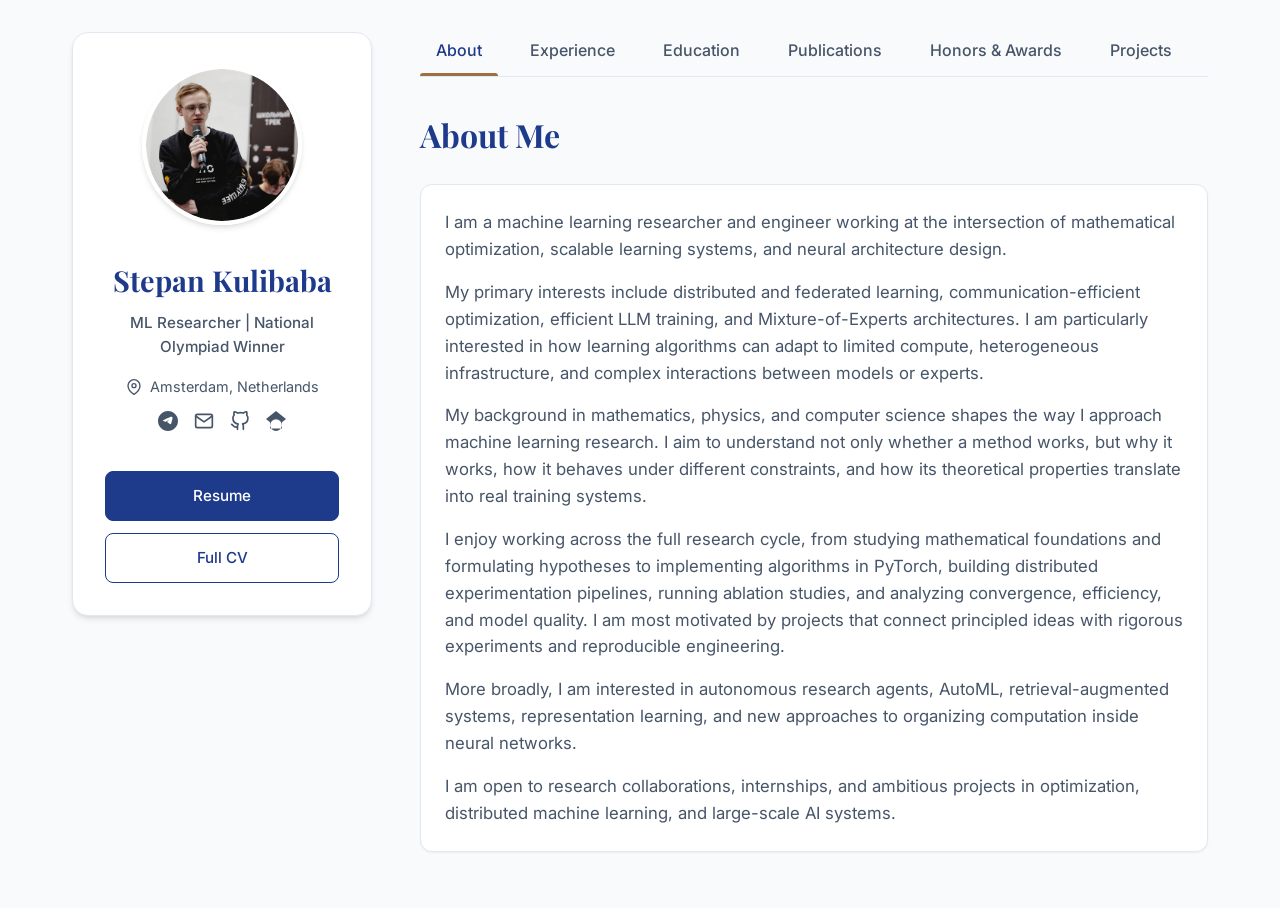
==== docs/index.html @ f441c119 "fix: inline locations, top toast, gh link" ====
<!DOCTYPE html>
<html lang="en">
<head>
    <meta charset="UTF-8">
    <meta name="viewport" content="width=device-width, initial-scale=1.0">
    <title>Stepan Kulibaba - Machine Learning Researcher & Engineer</title>
    <meta name="description" content="Portfolio of Stepan Kulibaba, Machine Learning Researcher and Engineer working at the intersection of mathematical optimization, scalable learning systems, and neural architecture design.">
    <meta name="keywords" content="Stepan Kulibaba, Machine Learning, AI Researcher, Deep Learning, Innopolis University, MIPT, Sirius, LLMs, Optimization">
    <meta name="author" content="Stepan Kulibaba">
    <link rel="canonical" href="https://stepankulibaba.com/">
    
    <!-- Open Graph / Social Media Meta Tags -->
    <meta property="og:title" content="Stepan Kulibaba - Machine Learning Researcher">
    <meta property="og:description" content="Portfolio of Stepan Kulibaba, ML Researcher focusing on distributed learning, communication-efficient optimization, and Mixture-of-Experts architectures.">
    <meta property="og:url" content="https://stepankulibaba.com/">
    <meta property="og:type" content="website">
    <meta property="og:image" content="https://stepankulibaba.com/assets/images/profile.png">
    
    <link rel="preconnect" href="https://fonts.googleapis.com">
    <link rel="preconnect" href="https://fonts.gstatic.com" crossorigin>
    <link href="https://fonts.googleapis.com/css2?family=Inter:wght@300;400;500;600;700&family=Playfair+Display:ital,wght@0,600;0,700;1,600&display=swap" rel="stylesheet">
    <link rel="stylesheet" href="styles.css?v=2">
</head>
<body>
    <div class="layout">
        <!-- Sidebar Profile Section -->
        <aside class="sidebar">
            <div class="profile-container">
                <img src="assets/images/profile.png" alt="Stepan Kulibaba" class="profile-img">
                <h1 class="name">Stepan Kulibaba</h1>
                <p class="headline">ML Researcher | National Olympiad Winner</p>
                <div class="location">
                    <svg width="16" height="16" viewBox="0 0 24 24" fill="none" stroke="currentColor" stroke-width="2" stroke-linecap="round" stroke-linejoin="round"><path d="M21 10c0 7-9 13-9 13s-9-6-9-13a9 9 0 0 1 18 0z"></path><circle cx="12" cy="10" r="3"></circle></svg>
                    Amsterdam, Netherlands
                </div>
                
                <div class="social-links">
                    <a href="https://t.me/stepankulibaba" target="_blank" title="Telegram">
                        <svg width="20" height="20" viewBox="0 0 24 24" fill="currentColor"><path d="M12 0C5.373 0 0 5.373 0 12s5.373 12 12 12 12-5.373 12-12S18.627 0 12 0zm5.562 8.161c-.18.717-1.127 4.707-1.602 6.559-.202.787-.49 1.057-.768 1.082-.647.058-1.14-.424-1.768-.829-.982-.633-1.536-1.02-2.489-1.637-.168-.109-.138-.17-.043-.27 1.037-1.09 1.956-2.072 2.656-2.822.08-.086.155-.262-.12-.075-1.052.716-3.13 2.103-3.926 2.645-.296.202-.676.24-1.033.109-.59-.217-1.543-.538-2.29-.787-.616-.205-.595-.444-.24-.654 3.125-1.895 5.56-2.825 8.084-3.87 1.135-.47 1.777-.597 2.155-.588.243.006.59.043.765.2.148.134.195.346.166.536z"/></svg>
                    </a>
                    <a href="mailto:kulibabast@gmail.com" title="Email">
                        <svg width="20" height="20" viewBox="0 0 24 24" fill="none" stroke="currentColor" stroke-width="2" stroke-linecap="round" stroke-linejoin="round"><path d="M4 4h16c1.1 0 2 .9 2 2v12c0 1.1-.9 2-2 2H4c-1.1 0-2-.9-2-2V6c0-1.1.9-2 2-2z"></path><polyline points="22,6 12,13 2,6"></polyline></svg>
                    </a>
                    <a href="https://github.com/stepankulibaba" target="_blank" title="GitHub">
                        <svg width="20" height="20" viewBox="0 0 24 24" fill="none" stroke="currentColor" stroke-width="2" stroke-linecap="round" stroke-linejoin="round"><path d="M9 19c-5 1.5-5-2.5-7-3m14 6v-3.87a3.37 3.37 0 0 0-.94-2.61c3.14-.35 6.44-1.54 6.44-7A5.44 5.44 0 0 0 20 4.77 5.07 5.07 0 0 0 19.91 1S18.73.65 16 2.48a13.38 13.38 0 0 0-7 0C6.27.65 5.09 1 5.09 1A5.07 5.07 0 0 0 5 4.77a5.44 5.44 0 0 0-1.5 3.78c0 5.42 3.3 6.61 6.44 7A3.37 3.37 0 0 0 9 18.13V22"></path></svg>
                    </a>
                    <a href="https://scholar.google.com/citations?user=k-zS0BgAAAAJ" target="_blank" title="Google Scholar">
                        <svg width="20" height="20" viewBox="0 0 24 24" fill="currentColor"><path d="M12 24a7 7 0 1 1 0-14 7 7 0 0 1 0 14zm0-24L0 9.5l4.838 3.911V21h14.324v-7.589L24 9.5 12 0z"/></svg>
                    </a>
                </div>

                <div class="action-buttons">
                    <a href="assets/Resume_Stepan_Kulibaba.pdf" target="_blank" class="btn btn-primary">Resume</a>
                    <a href="#" onclick="showToast('I haven\'t added my full CV yet, but will add it soon!'); return false;" class="btn btn-outline">Full CV</a>
                </div>
            </div>
        </aside>

        <!-- Main Content Area -->
        <main class="content">
            <!-- Navigation Tabs -->
            <nav class="tabs">
                <button class="tab-btn active" data-target="about">About</button>
                <button class="tab-btn" data-target="experience">Experience</button>
                <button class="tab-btn" data-target="education">Education</button>
                <button class="tab-btn" data-target="publications">Publications</button>
                <button class="tab-btn" data-target="awards">Honors & Awards</button>
                <button class="tab-btn" data-target="projects">Projects</button>
            </nav>

            <div class="tab-content-container">
                
                <!-- About Section -->
                <section id="about" class="tab-content active fade-in">
                    <h2>About Me</h2>
                    <div class="card about-card">
                        <p>I am a machine learning researcher and engineer working at the intersection of mathematical optimization, scalable learning systems, and neural architecture design.</p>
                        <p>My primary interests include distributed and federated learning, communication-efficient optimization, efficient LLM training, and Mixture-of-Experts architectures. I am particularly interested in how learning algorithms can adapt to limited compute, heterogeneous infrastructure, and complex interactions between models or experts.</p>
                        <p>My background in mathematics, physics, and computer science shapes the way I approach machine learning research. I aim to understand not only whether a method works, but why it works, how it behaves under different constraints, and how its theoretical properties translate into real training systems.</p>
                        <p>I enjoy working across the full research cycle, from studying mathematical foundations and formulating hypotheses to implementing algorithms in PyTorch, building distributed experimentation pipelines, running ablation studies, and analyzing convergence, efficiency, and model quality. I am most motivated by projects that connect principled ideas with rigorous experiments and reproducible engineering.</p>
                        <p>More broadly, I am interested in autonomous research agents, AutoML, retrieval-augmented systems, representation learning, and new approaches to organizing computation inside neural networks.</p>
                        <p>I am open to research collaborations, internships, and ambitious projects in optimization, distributed machine learning, and large-scale AI systems.</p>
                    </div>
                </section>

                <!-- Experience Section -->
                <section id="experience" class="tab-content fade-in">
                    <h2>Experience</h2>
                    
                    <div class="timeline">
                        <div class="timeline-item">
                            <div class="timeline-dot"></div>
                            <div class="card experience-card">
                                <h3>AI Researcher</h3>
                                <div class="company">Innopolis University</div>
                                <div class="date">Aug 2025 - Present &bull; Part-time &bull; Innopolis, Tatarstan, Russia (Remote)</div>
                                <div class="skills">Skills: Multi-agent Systems, Deep Learning, Machine Learning</div>
                            </div>
                        </div>

                        <div class="timeline-item">
                            <div class="timeline-dot"></div>
                            <div class="card experience-card">
                                <h3>Machine Learning Research Intern</h3>
                                <div class="company">Moscow Institute of Physics and Technology (MIPT)</div>
                                <div class="date">Jun 2025 - Oct 2025 &bull; 5 mos &bull; Sirius University of Science and Technology, Sochi (On-site)</div>
                                <p>Core researcher and developer in a joint MIPT research group studying communication-efficient distributed training of large language models.</p>
                            </div>
                        </div>

                        <div class="timeline-item">
                            <div class="timeline-dot"></div>
                            <div class="card experience-card">
                                <h3>Machine Learning Research Intern</h3>
                                <div class="company">Educational Scientific Center Sirius</div>
                                <div class="date">Jul 2024 - Oct 2024 &bull; 4 mos &bull; Sochi, Russia (On-site)</div>
                                <p>Selected for the competitive Sirius "Big Challenges" research program in Big Data, AI, Financial Technologies, and Machine Learning.</p>
                            </div>
                        </div>

                        <div class="timeline-item">
                            <div class="timeline-dot"></div>
                            <div class="card experience-card">
                                <h3>Machine Learning Engineer</h3>
                                <div class="company">MEDSI Group of Companies</div>
                                <div class="date">Jul 2023 - Aug 2023 &bull; 2 mos &bull; Sochi, Russia (On-site)</div>
                                <p>Our team developed "Virtual Therapist" in collaboration with MEDSI — an AI-powered patient-routing service designed to analyze patient-reported symptoms and medical history and recommend the most suitable specialist.</p>
                            </div>
                        </div>
                    </div>
                </section>

                <!-- Education Section -->
                <section id="education" class="tab-content fade-in">
                    <h2>Education</h2>
                    <div class="timeline">
                        <div class="timeline-item">
                            <div class="timeline-dot"></div>
                            <div class="card education-card">
                                <h3>Sirius University of Science and Technology</h3>
                                <div class="degree">Integrated Specialist Program, Design, Development and Management of Complex Information Systems</div>
                                <div class="date">Sep 2024 - Jun 2026</div>
                                <div class="grade">Grade: 5.0/5.0</div>
                                <p>Activities and societies: Active participant in university-organized hackathons, including the Young Scientists Hackathon 2025; team-based software development, rapid prototyping, and applied problem-solving.</p>
                            </div>
                        </div>
                        <div class="timeline-item">
                            <div class="timeline-dot"></div>
                            <div class="card education-card">
                                <h3>Kapitsa Phystech-Lyceum</h3>
                                <div class="degree">Certificate of Basic General Education (Grade 9), Natural Sciences and Mathematics (STEM)</div>
                                <div class="date">Sep 2022 - Jul 2024</div>
                                <div class="grade">Grade: 5.0/5.0</div>
                                <p>Activities and societies: Member of advanced Olympiad preparation groups in Mathematics, Physics and Computer Science; participant in intensive training camps; member of a Young Physicists' Tournament team.</p>
                                <p>Russia's No. 1 school for graduate competitiveness and for technical, natural sciences, and exact sciences according to the 2024 RAEX rankings.</p>
                            </div>
                        </div>
                    </div>
                </section>

                <!-- Publications Section -->
                <section id="publications" class="tab-content fade-in">
                    <h2>Publications</h2>
                    <div class="grid-layout">
                        <div class="card pub-card">
                            <h3>SDG-MoE: Signed Debate Graph Mixture-of-Experts</h3>
                            <div class="meta">Arxiv &bull; May 12, 2026</div>
                            <p>SDG-MoE explores a new direction for Mixture-of-Experts architectures inspired by social deliberation. Instead of processing routed tokens independently, active experts form a learned signed interaction graph through which they exchange representations before producing output.</p>
                            <a href="https://arxiv.org/abs/2605.08322" target="_blank" class="link-btn">Show Publication ↗</a>
                        </div>
                        
                        <div class="card pub-card">
                            <h3>KompeteAI: Accelerated Autonomous Multi-Agent System for End-to-End Pipeline Generation</h3>
                            <div class="meta">Arxiv / OpenReview &bull; Aug 2025</div>
                            <p>An accelerated autonomous multi-agent system for end-to-end pipeline generation for machine learning problems.</p>
                            <div class="links-row">
                                <a href="https://arxiv.org/abs/2508.10177" target="_blank" class="link-btn">ArXiv ↗</a>
                                <a href="https://openreview.net/forum?id=44pUhNb083" target="_blank" class="link-btn">OpenReview ↗</a>
                            </div>
                        </div>

                        <div class="card pub-card">
                            <h3>AdLoCo: Adaptive batching significantly improves communications efficiency</h3>
                            <div class="meta">ICOMP &bull; Aug 25, 2025</div>
                            <p>Efficient distributed training of large language models is often limited not by computation itself, but by the cost of communication and synchronization between workers. AdLoCo addresses this challenge through an adaptive batching mechanism.</p>
                            <a href="https://arxiv.org/abs/2508.18182" target="_blank" class="link-btn">Show Publication ↗</a>
                        </div>
                        
                        <div class="card pub-card">
                            <h3>Exploring Applications of State Space Models in Sequential Recommendations</h3>
                            <div class="meta">Arxiv &bull; Aug 2024</div>
                            <p>Exploring applications of State Space Models and Advanced Training Techniques in Sequential Recommendations.</p>
                            <a href="https://arxiv.org/abs/2408.05606" target="_blank" class="link-btn">Show Publication ↗</a>
                        </div>
                    </div>
                </section>

                <!-- Honors & Awards Section -->
                <section id="awards" class="tab-content fade-in">
                    <h2>Honors & Awards</h2>
                    
                    <div class="filter-container">
                        <button class="filter-btn active" data-filter="all">All</button>
                        <button class="filter-btn" data-filter="ai">AI & Projects</button>
                        <button class="filter-btn" data-filter="math">Math, Physics & Algorithms</button>
                    </div>

                    <div class="award-category" data-category="ai">
                        <h3 class="category-title">Artificial Intelligence & Project Competitions</h3>
                        
                        <div class="card award-card">
                            <div class="award-header">
                                <div class="award-icon">🏆</div>
                                <div class="award-info">
                                    <h4>Grand Prize Winner & People's Choice Award, International Big Challenges 2026</h4>
                                    <div class="meta">Issued by Sirius Educational Center &bull; May 2026</div>
                                </div>
                            </div>
                            <p>Named Grand Prize Winner and received the People's Choice Award at the 2026 International Big Challenges Competition, a selective science and technology contest where young researchers present complete author-led projects before academic and industry experts.</p>
                            <p>The project proposed SDG-MoE, a new Mixture-of-Experts architecture inspired by social deliberation. Active experts interacted through learned support and critique graphs, allowing them to exchange information and refine their representations before producing a collective output.</p>
                            <div class="media-container">
                                <img src="assets/images/diplomas/Big_Challenges_2026.png" class="diploma-thumb" alt="Winner Diploma, International Big Challenges 2026" onclick="openModal(this.src, 'Winner Diploma, International Big Challenges 2026')">
                            </div>
                        </div>

                        <div class="card award-card">
                            <div class="award-header">
                                <div class="award-icon">🥇</div>
                                <div class="award-info">
                                    <h4>National Prize Winner in Artificial Intelligence, All-Russian Olympiad in Informatics</h4>
                                    <div class="meta">Issued by Ministry of Education of the Russian Federation &bull; Mar 2026</div>
                                </div>
                            </div>
                            <p>Earned national prize-winner status in the final stage of the All-Russian Olympiad in Informatics, ranking 19th overall among 245 finalists in the Artificial Intelligence track.</p>
                            <p>The final consisted of two intensive five-hour rounds. The theoretical round assessed mathematical foundations of AI (probability, statistics, linear algebra, calculus, optimization). The practical round focused on data analysis and machine learning, requiring participants to develop, train, evaluate, and improve models under strict time constraints.</p>
                            <div class="media-container">
                                <img src="assets/images/diplomas/VSOSH_AI_2026.jpg" class="diploma-thumb" alt="Award Ceremony at the All-Russian School Olympiad in Artificial Intelligence" onclick="openModal(this.src, 'Award Ceremony at the All-Russian School Olympiad in Artificial Intelligence')">
                            </div>
                        </div>

                        <div class="card award-card">
                            <div class="award-header">
                                <div class="award-icon">🥇</div>
                                <div class="award-info">
                                    <h4>National Winner, DANO Data Analysis Olympiad — 16th Overall</h4>
                                    <div class="meta">Issued by Higher School of Economics &bull; Dec 2025</div>
                                </div>
                            </div>
                            <p>Received a First-Degree Diploma and ranked 16th overall in the national final of DANO, one of Russia's leading high-school competitions in statistics, data analysis, and applied data science.</p>
                            <p>The competition evaluates technical modeling skills, research design, hypothesis formulation, statistical validation, visualization, and practical relevance.</p>
                            <div class="media-container" style="display: flex; gap: 10px;">
                                <img src="assets/images/diplomas/dano_photo_2025.jpg" class="diploma-thumb" style="flex:1; width:100%; object-fit: cover;" alt="DANO 2025 - Award Ceremony" onclick="openModal(this.src, 'DANO 2025 - Award Ceremony')">
                                <img src="assets/images/diplomas/award_dano_24.jpg" class="diploma-thumb" style="flex:1; width:100%; object-fit: cover;" alt="DANO First-Degree Diploma" onclick="openModal(this.src, 'DANO First-Degree Diploma')">
                            </div>
                        </div>

                        <div class="card award-card">
                            <div class="award-header">
                                <div class="award-icon">🥈</div>
                                <div class="award-info">
                                    <h4>International Second-Place Winner, Young Scientists Hackathon 2025</h4>
                                    <div class="meta">Issued by Sirius University of Science and Technology &bull; Nov 2025</div>
                                </div>
                            </div>
                            <p>Placed 2nd at the Young Scientists Hackathon 2025, an international product-focused competition. Within a 27-hour coding window, our team developed "Academic Profile: A Scientist's Digital Footprint," an intelligent platform for automating the collection, systematization, analysis, and visualization of scientific publication data.</p>
                            <div class="media-container">
                                <img src="assets/images/diplomas/Hackathon_2025.jpg" class="diploma-thumb" alt="Presenting Academic Profile to the Expert Jury" onclick="openModal(this.src, 'Presenting Academic Profile to the Expert Jury')">
                            </div>
                        </div>

                        <div class="card award-card">
                            <div class="award-header">
                                <div class="award-icon">🥈</div>
                                <div class="award-info">
                                    <h4>International Silver Award, Fizmat AI Olympiad 2025</h4>
                                    <div class="meta">Issued by Fizmat AI Olympiad &bull; Oct 2025</div>
                                </div>
                            </div>
                            <p>Placed 2nd overall as part of a three-person team. Solved five end-to-end machine learning problems under strict time constraints, covering audio processing, recommender systems, CV, and retrieval-based QA with LLMs.</p>
                            <div class="media-container">
                                <img src="assets/images/diplomas/FAIO_2025.jpg" class="diploma-thumb" alt="FAIO 2025 Finalists and Award Winners" onclick="openModal(this.src, 'FAIO 2025 Finalists and Award Winners')">
                            </div>
                        </div>

                        <div class="card award-card">
                            <div class="award-header">
                                <div class="award-icon">🏆</div>
                                <div class="award-info">
                                    <h4>Grand Prize Winner & People's Choice Award, Big Challenges 2025</h4>
                                    <div class="meta">Issued by Sirius Educational Center &bull; May 2025</div>
                                </div>
                            </div>
                            <p>Named Grand Prize Winner. The project developed an autonomous multi-agent AutoML system designed to help researchers construct complete machine learning pipelines through tree-guided exploration and automated debugging.</p>
                            <div class="media-container">
                                <img src="assets/images/diplomas/Big_Challenges_2025.png" class="diploma-thumb" alt="Winner Diploma, Big Challenges 2025" onclick="openModal(this.src, 'Winner Diploma, Big Challenges 2025')">
                            </div>
                        </div>

                        <div class="card award-card">
                            <div class="award-header">
                                <div class="award-icon">🥇</div>
                                <div class="award-info">
                                    <h4>National Winner & 1st Place (Grade 10), DANO Data Analysis Olympiad</h4>
                                    <div class="meta">Issued by Higher School of Economics &bull; Dec 2024</div>
                                </div>
                            </div>
                            <p>Earned a First-Degree Diploma and achieved the highest overall result among Grade 10 participants, placing 9th in the national final ranking. In the team-based project round, our team placed 1st overall.</p>
                            <div class="media-container">
                                <img src="assets/images/diplomas/team_dano_24.jpg" class="diploma-thumb" alt="1st Place Team Recognition at DANO" onclick="openModal(this.src, '1st Place Team Recognition at DANO')">
                            </div>
                        </div>

                        <div class="card award-card">
                            <div class="award-header">
                                <div class="award-icon">🥇</div>
                                <div class="award-info">
                                    <h4>First-Place Winner, Big Challenges 2024</h4>
                                    <div class="meta">Issued by Sirius Educational Center &bull; May 2024</div>
                                </div>
                            </div>
                            <p>Won with SolveMath, an AI-assisted platform for generating detailed and interpretable solutions to mathematical problems, combining LLM reasoning with a dedicated MathTools service.</p>
                            <div class="media-container">
                                <img src="assets/images/diplomas/Big_Challenges_2024.png" class="diploma-thumb" alt="Winner Diploma, Big Challenges 2024" onclick="openModal(this.src, 'Winner Diploma, Big Challenges 2024')">
                            </div>
                        </div>
                    </div>

                    <div class="award-category" data-category="math">
                        <h3 class="category-title">Mathematics, Physics & Algorithms (Olympiads)</h3>
                        
                        <div class="card award-card">
                            <div class="award-header">
                                <div class="award-icon">🥈</div>
                                <div class="award-info">
                                    <h4>Second-Degree Prize Winner, Moscow School Olympiad in Physics</h4>
                                    <div class="meta">Issued by Moscow Dept of Education & Lomonosov MSU &bull; Feb 2026</div>
                                </div>
                            </div>
                            <p>Earned a Second-Degree Diploma in the final stage of the Moscow School Olympiad in Physics, a Level I Olympiad requiring rigorous mathematical modeling and application of fundamental principles.</p>
                            <div class="media-container">
                                <img src="assets/images/diplomas/Moscow_Physics_2026.png" class="diploma-thumb" alt="Second-Degree Diploma, Moscow School Olympiad in Physics" onclick="openModal(this.src, 'Second-Degree Diploma, Moscow School Olympiad in Physics')">
                            </div>
                        </div>
                        
                        <div class="card award-card">
                            <div class="award-header">
                                <div class="award-icon">🥇</div>
                                <div class="award-info">
                                    <h4>Winner, All-Siberian Open Physics Olympiad</h4>
                                    <div class="meta">Issued by Novosibirsk State University &bull; Mar 2025</div>
                                </div>
                            </div>
                            <p>Earned winner status in the final stage of the All-Siberian Open Physics Olympiad, recognized as a Level II competition reflecting strong national academic standing.</p>
                            <div class="media-container">
                                <img src="assets/images/diplomas/Siberian_Physics_2025.png" class="diploma-thumb" alt="Official Winner Diploma, All-Siberian Open Physics Olympiad" onclick="openModal(this.src, 'Official Winner Diploma, All-Siberian Open Physics Olympiad')">
                            </div>
                        </div>

                        <div class="card award-card">
                            <div class="award-header">
                                <div class="award-icon">🏅</div>
                                <div class="award-info">
                                    <h4>Team Prize Winner, RuCode 2024 Algorithmic Programming Championship</h4>
                                    <div class="meta">Issued by RuCode & MIPT &bull; Oct 2024</div>
                                </div>
                            </div>
                            <p>Earned team prize-winner status in the final of the RuCode 2024 Algorithmic Programming Championship. The competition required rapid algorithm selection, rigorous reasoning, and efficient implementation under time constraints.</p>
                            <div class="media-container">
                                <img src="assets/images/diplomas/RuCode_2024.jpg" class="diploma-thumb" alt="Prize-Winner Diploma, RuCode 2024 Algorithmic Programming Final" onclick="openModal(this.src, 'Prize-Winner Diploma, RuCode 2024 Algorithmic Programming Final')">
                            </div>
                        </div>
                    </div>
                </section>

                <!-- Projects Section -->
                <section id="projects" class="tab-content fade-in">
                    <h2>Selected Projects</h2>
                    <p class="section-desc">Showcase of software engineering and machine learning projects.</p>
                    
                    <div class="placeholder-notice">
                        <p>I am currently organizing my portfolio. Detailed descriptions of my projects will be added here soon!</p>
                    </div>
                </section>

            </div>
        </main>
    </div>

    <!-- Image Modal for Media -->
    <div id="imageModal" class="modal">
        <span class="close-modal">&times;</span>
        <img class="modal-content" id="expandedImg">
        <div id="caption"></div>
    </div>

    <!-- Toast Notification -->
    <div id="toast" class="toast">Message</div>

    <script src="script.js"></script>
</body>
</html>
---- docs/styles.css ----
:root {
    --primary-color: #1e3a8a; /* Deep Blue */
    --accent-color: #9c6f44; /* Academic Gold/Brown */
    --text-primary: #1e293b;
    --text-secondary: #475569;
    --bg-color: #f8fafc;
    --surface-color: #ffffff;
    --border-color: #e2e8f0;
    --shadow-sm: 0 1px 2px 0 rgba(0, 0, 0, 0.05);
    --shadow-md: 0 4px 6px -1px rgba(0, 0, 0, 0.1), 0 2px 4px -1px rgba(0, 0, 0, 0.06);
    --shadow-lg: 0 10px 15px -3px rgba(0, 0, 0, 0.1), 0 4px 6px -2px rgba(0, 0, 0, 0.05);
    
    --font-sans: 'Inter', sans-serif;
    --font-serif: 'Playfair Display', serif;
}

* {
    box-sizing: border-box;
    margin: 0;
    padding: 0;
}

body {
    font-family: var(--font-sans);
    background-color: var(--bg-color);
    color: var(--text-primary);
    line-height: 1.6;
}

h1, h2, h3, h4 {
    font-family: var(--font-serif);
    color: var(--primary-color);
    margin-bottom: 0.5rem;
}

/* Layout */
.layout {
    display: flex;
    max-width: 1200px;
    margin: 0 auto;
    padding: 2rem;
    gap: 3rem;
    min-height: 100vh;
}

/* Sidebar */
.sidebar {
    flex: 0 0 300px;
    position: sticky;
    top: 2rem;
    height: fit-content;
}

.profile-container {
    background-color: var(--surface-color);
    border-radius: 16px;
    padding: 2rem;
    text-align: center;
    box-shadow: var(--shadow-md);
    border: 1px solid var(--border-color);
}

.profile-img {
    width: 160px;
    height: 160px;
    border-radius: 50%;
    object-fit: cover;
    border: 4px solid var(--surface-color);
    box-shadow: var(--shadow-md);
    margin-bottom: 1.5rem;
}

.name {
    font-size: 1.8rem;
    margin-bottom: 0.5rem;
}

.headline {
    color: var(--text-secondary);
    font-size: 0.95rem;
    font-weight: 500;
    margin-bottom: 1rem;
}

.location {
    display: flex;
    align-items: center;
    justify-content: center;
    gap: 0.5rem;
    color: var(--text-secondary);
    font-size: 0.85rem;
    margin-bottom: 1.5rem;
}

.social-links {
    display: flex;
    justify-content: center;
    gap: 1rem;
    margin-bottom: 2rem;
}

.social-links a {
    color: var(--text-secondary);
    transition: color 0.2s, transform 0.2s;
}

.social-links a:hover {
    color: var(--primary-color);
    transform: translateY(-2px);
}

.action-buttons {
    display: flex;
    flex-direction: column;
    gap: 0.75rem;
}

.btn {
    display: inline-block;
    padding: 0.75rem 1.5rem;
    border-radius: 8px;
    text-decoration: none;
    font-weight: 500;
    font-size: 0.95rem;
    transition: all 0.2s;
    cursor: pointer;
}

.btn-primary {
    background-color: var(--primary-color);
    color: white;
    border: 1px solid var(--primary-color);
}

.btn-primary:hover {
    background-color: #152c69;
    box-shadow: var(--shadow-md);
}

.btn-outline {
    background-color: transparent;
    color: var(--primary-color);
    border: 1px solid var(--primary-color);
}

.btn-outline:hover {
    background-color: #f0f4f8;
}

/* Main Content */
.content {
    flex: 1;
    min-width: 0;
}

/* Tabs */
.tabs {
    display: flex;
    gap: 1rem;
    margin-bottom: 2rem;
    border-bottom: 1px solid var(--border-color);
    overflow-x: auto;
    padding-bottom: 0.5rem;
}

.tab-btn {
    background: none;
    border: none;
    font-family: var(--font-sans);
    font-size: 1rem;
    font-weight: 500;
    color: var(--text-secondary);
    cursor: pointer;
    padding: 0.5rem 1rem;
    position: relative;
    transition: color 0.2s;
    white-space: nowrap;
}

.tab-btn:hover {
    color: var(--primary-color);
}

.tab-btn.active {
    color: var(--primary-color);
}

.tab-btn.active::after {
    content: '';
    position: absolute;
    bottom: -0.5rem;
    left: 0;
    width: 100%;
    height: 3px;
    background-color: var(--accent-color);
    border-radius: 3px 3px 0 0;
}

/* Tab Content */
.tab-content {
    display: none;
}

.tab-content.active {
    display: block;
}

.fade-in {
    animation: fadeIn 0.4s ease-in-out;
}

@keyframes fadeIn {
    from { opacity: 0; transform: translateY(10px); }
    to { opacity: 1; transform: translateY(0); }
}

section h2 {
    font-size: 2rem;
    margin-bottom: 1.5rem;
    color: var(--primary-color);
}

.section-desc {
    color: var(--text-secondary);
    margin-bottom: 2rem;
}

/* Cards General */
.card {
    background-color: var(--surface-color);
    border-radius: 12px;
    padding: 1.5rem;
    box-shadow: var(--shadow-sm);
    border: 1px solid var(--border-color);
    margin-bottom: 1.5rem;
    transition: transform 0.2s, box-shadow 0.2s;
}

.card:hover {
    transform: translateY(-2px);
    box-shadow: var(--shadow-md);
}

.about-card p {
    margin-bottom: 1rem;
    color: var(--text-secondary);
    font-size: 1.05rem;
}
.about-card p:last-child {
    margin-bottom: 0;
}

/* Timeline (Experience & Education) */
.timeline {
    position: relative;
    padding-left: 2rem;
}

.timeline::before {
    content: '';
    position: absolute;
    top: 0;
    left: 7px;
    width: 2px;
    height: 100%;
    background-color: var(--border-color);
}

.timeline-item {
    position: relative;
    margin-bottom: 2rem;
}

.timeline-dot {
    position: absolute;
    left: -2rem;
    top: 1.5rem;
    width: 16px;
    height: 16px;
    border-radius: 50%;
    background-color: var(--surface-color);
    border: 3px solid var(--accent-color);
}

.experience-card h3, .education-card h3 {
    margin-bottom: 0.2rem;
    font-family: var(--font-sans);
    font-weight: 600;
}

.company, .degree {
    font-weight: 500;
    color: var(--text-primary);
    margin-bottom: 0.3rem;
}

.date, .location, .grade {
    color: var(--text-secondary);
    font-size: 0.9rem;
    margin-bottom: 0.8rem;
}

.experience-card p, .education-card p {
    color: var(--text-secondary);
    font-size: 0.95rem;
}

.skills {
    margin-top: 1rem;
    font-size: 0.9rem;
    font-weight: 500;
    color: var(--primary-color);
}

/* Grid Layout (Publications & Projects) */
.grid-layout {
    display: grid;
    grid-template-columns: repeat(auto-fill, minmax(300px, 1fr));
    gap: 1.5rem;
}

.pub-card, .project-card {
    display: flex;
    flex-direction: column;
}

.pub-card h3, .project-card h3 {
    font-family: var(--font-sans);
    font-size: 1.1rem;
    margin-bottom: 0.5rem;
}

.meta {
    color: var(--text-secondary);
    font-size: 0.85rem;
    margin-bottom: 1rem;
    font-weight: 500;
}

.pub-card p, .project-card p {
    color: var(--text-secondary);
    font-size: 0.95rem;
    flex-grow: 1;
    margin-bottom: 1.5rem;
}

.tech-stack {
    display: flex;
    flex-wrap: wrap;
    gap: 0.5rem;
    margin-bottom: 1rem;
}

.tech-stack span {
    background-color: #f1f5f9;
    color: var(--primary-color);
    padding: 0.2rem 0.6rem;
    border-radius: 4px;
    font-size: 0.8rem;
    font-weight: 500;
}

.links-row {
    display: flex;
    gap: 1rem;
}

.link-btn {
    text-decoration: none;
    color: var(--accent-color);
    font-weight: 500;
    font-size: 0.9rem;
    transition: color 0.2s;
}

.link-btn:hover {
    color: #7b5531;
    text-decoration: underline;
}

/* Awards */
.award-category {
    margin-bottom: 3rem;
}

.category-title {
    font-family: var(--font-sans);
    font-size: 1.2rem;
    color: var(--text-secondary);
    border-bottom: 2px solid var(--border-color);
    padding-bottom: 0.5rem;
    margin-bottom: 1.5rem;
}

.award-card {
    padding: 1.5rem;
}

.award-header {
    display: flex;
    gap: 1rem;
    align-items: flex-start;
    margin-bottom: 1rem;
}

.award-icon {
    font-size: 2rem;
    line-height: 1;
}

.award-info h4 {
    font-family: var(--font-sans);
    font-size: 1.1rem;
    margin-bottom: 0.2rem;
}

.media-container {
    margin-top: 1.5rem;
}

.media-placeholder {
    width: 100%;
    height: 120px;
    background-color: #f1f5f9;
    border: 2px dashed #cbd5e1;
    border-radius: 8px;
    display: flex;
    align-items: center;
    justify-content: center;
    color: var(--text-secondary);
    font-size: 0.9rem;
    cursor: pointer;
    transition: background-color 0.2s, color 0.2s;
}

.media-placeholder:hover {
    background-color: #e2e8f0;
    color: var(--primary-color);
}

/* Modal */
.modal {
    display: none;
    position: fixed;
    z-index: 1000;
    padding-top: 50px;
    left: 0;
    top: 0;
    width: 100%;
    height: 100%;
    overflow: auto;
    background-color: rgba(0,0,0,0.8);
    backdrop-filter: blur(5px);
}

.modal-content {
    margin: auto;
    display: block;
    max-width: 90%;
    max-height: 80vh;
    object-fit: contain;
    border-radius: 8px;
}

.close-modal {
    position: absolute;
    top: 15px;
    right: 35px;
    color: #f1f1f1;
    font-size: 40px;
    font-weight: bold;
    transition: 0.3s;
    cursor: pointer;
}

.close-modal:hover,
.close-modal:focus {
    color: #bbb;
    text-decoration: none;
    cursor: pointer;
}

/* Responsive */
@media (max-width: 900px) {
    .layout {
        flex-direction: column;
        padding: 1rem;
    }
    
    .sidebar {
        position: static;
        flex: auto;
    }
    
    .profile-container {
        padding: 1.5rem;
    }
}

/* Filtering & Placeholders */
.filter-container {
    display: flex;
    gap: 10px;
    margin-bottom: 20px;
    flex-wrap: wrap;
}
.filter-btn {
    padding: 8px 16px;
    border: 1px solid var(--border-color);
    background: transparent;
    border-radius: 20px;
    cursor: pointer;
    font-size: 0.9rem;
    color: var(--text-secondary);
    transition: all 0.2s ease;
}
.filter-btn:hover {
    background: var(--bg-color);
}
.filter-btn.active {
    background: var(--primary-color);
    color: #fff;
    border-color: var(--primary-color);
}

.placeholder-notice {
    background: #f8f9fa;
    border: 1px dashed #ced4da;
    border-radius: 8px;
    padding: 30px;
    text-align: center;
    color: #6c757d;
    margin-top: 20px;
}

/* Toast Notification */
.toast {
    visibility: hidden;
    min-width: 250px;
    background-color: #333;
    color: #fff;
    text-align: center;
    border-radius: 8px;
    padding: 16px;
    position: fixed;
    z-index: 10000;
    left: 50%;
    top: 30px;
    transform: translateX(-50%);
    font-size: 15px;
    box-shadow: 0 4px 12px rgba(0,0,0,0.15);
    opacity: 0;
    transition: opacity 0.3s, top 0.3s;
}

.toast.show {
    visibility: visible;
    opacity: 1;
    top: 50px;
}

/* Diploma Thumbnails */
.diploma-thumb {
    height: 120px;
    width: auto;
    border-radius: 8px;
    object-fit: contain;
    cursor: pointer;
    border: 1px solid var(--border-color);
    box-shadow: var(--shadow-sm);
    transition: transform 0.2s, box-shadow 0.2s;
    background-color: #fff;
    padding: 5px;
}
.diploma-thumb:hover {
    transform: translateY(-2px);
    box-shadow: var(--shadow-md);
}
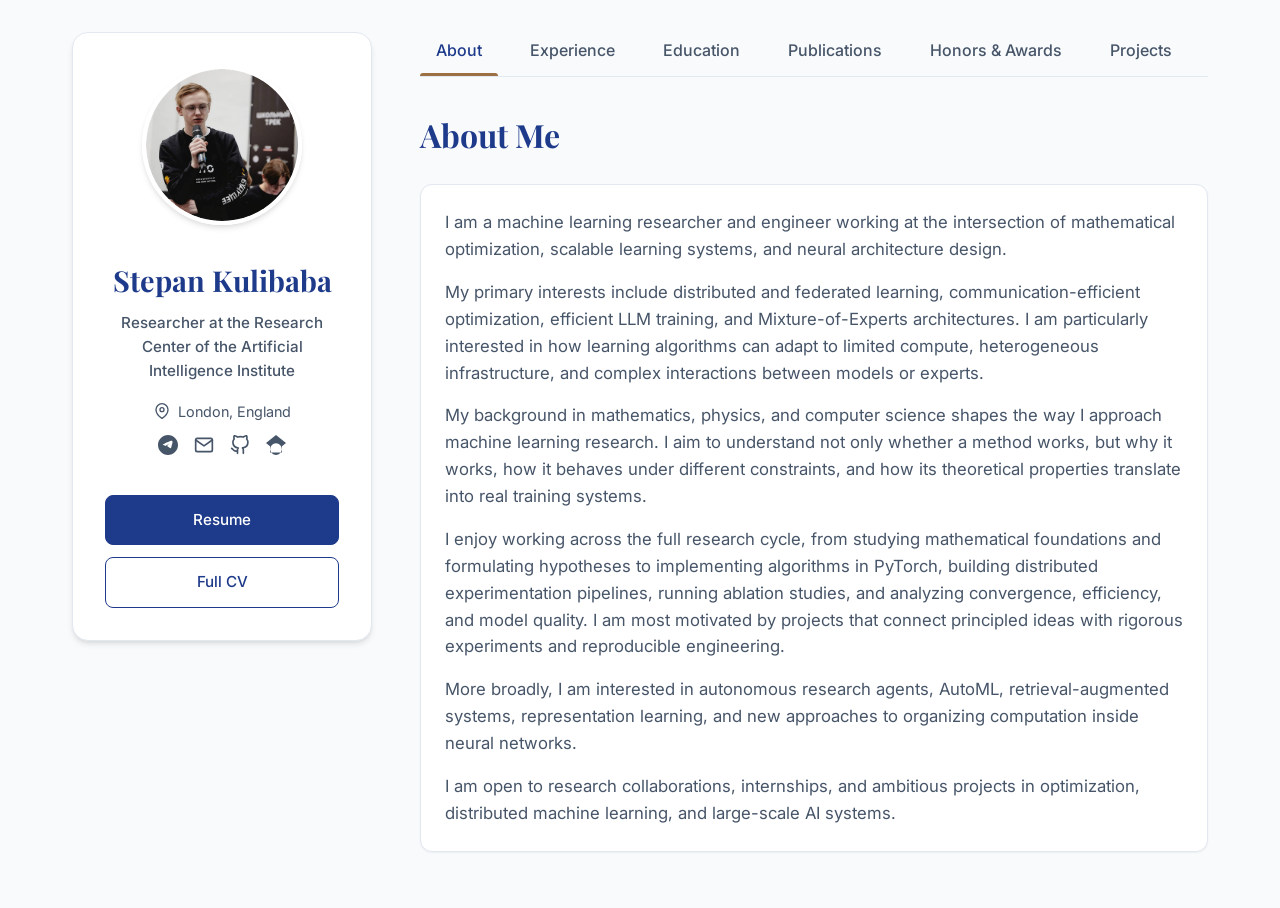
==== commit b8b685ce: "fix: add favicon, update location to London and update title" ====
--- a/docs/index.html
+++ b/docs/index.html
@@ -1,401 +1,346 @@
 <!DOCTYPE html>
+
 <html lang="en">
 <head>
-    <meta charset="UTF-8">
-    <meta name="viewport" content="width=device-width, initial-scale=1.0">
-    <title>Stepan Kulibaba - Machine Learning Researcher & Engineer</title>
-    <meta name="description" content="Portfolio of Stepan Kulibaba, Machine Learning Researcher and Engineer working at the intersection of mathematical optimization, scalable learning systems, and neural architecture design.">
-    <meta name="keywords" content="Stepan Kulibaba, Machine Learning, AI Researcher, Deep Learning, Innopolis University, MIPT, Sirius, LLMs, Optimization">
-    <meta name="author" content="Stepan Kulibaba">
-    <link rel="canonical" href="https://stepankulibaba.com/">
-    
-    <!-- Open Graph / Social Media Meta Tags -->
-    <meta property="og:title" content="Stepan Kulibaba - Machine Learning Researcher">
-    <meta property="og:description" content="Portfolio of Stepan Kulibaba, ML Researcher focusing on distributed learning, communication-efficient optimization, and Mixture-of-Experts architectures.">
-    <meta property="og:url" content="https://stepankulibaba.com/">
-    <meta property="og:type" content="website">
-    <meta property="og:image" content="https://stepankulibaba.com/assets/images/profile.png">
-    
-    <link rel="preconnect" href="https://fonts.googleapis.com">
-    <link rel="preconnect" href="https://fonts.gstatic.com" crossorigin>
-    <link href="https://fonts.googleapis.com/css2?family=Inter:wght@300;400;500;600;700&family=Playfair+Display:ital,wght@0,600;0,700;1,600&display=swap" rel="stylesheet">
-    <link rel="stylesheet" href="styles.css?v=2">
+<meta charset="utf-8"/>
+<meta content="width=device-width, initial-scale=1.0" name="viewport"/>
+<title>Stepan Kulibaba - Machine Learning Researcher &amp; Engineer</title>
+<meta content="Portfolio of Stepan Kulibaba, Machine Learning Researcher and Engineer working at the intersection of mathematical optimization, scalable learning systems, and neural architecture design." name="description"/>
+<meta content="Stepan Kulibaba, Machine Learning, AI Researcher, Deep Learning, Innopolis University, MIPT, Sirius, LLMs, Optimization" name="keywords"/>
+<meta content="Stepan Kulibaba" name="author"/>
+<link href="https://stepankulibaba.com/" rel="canonical"/>
+<!-- Open Graph / Social Media Meta Tags -->
+<meta content="Stepan Kulibaba - Machine Learning Researcher" property="og:title"/>
+<meta content="Portfolio of Stepan Kulibaba, ML Researcher focusing on distributed learning, communication-efficient optimization, and Mixture-of-Experts architectures." property="og:description"/>
+<meta content="https://stepankulibaba.com/" property="og:url"/>
+<meta content="website" property="og:type"/>
+<meta content="https://stepankulibaba.com/assets/images/profile.png" property="og:image"/>
+<link href="https://fonts.googleapis.com" rel="preconnect"/>
+<link crossorigin="" href="https://fonts.gstatic.com" rel="preconnect"/>
+<link href="https://fonts.googleapis.com/css2?family=Inter:wght@300;400;500;600;700&amp;family=Playfair+Display:ital,wght@0,600;0,700;1,600&amp;display=swap" rel="stylesheet"/>
+<link href="styles.css?v=4" rel="stylesheet"/>
+<link rel="icon" href="assets/images/profile.png" type="image/png"/>
 </head>
 <body>
-    <div class="layout">
-        <!-- Sidebar Profile Section -->
-        <aside class="sidebar">
-            <div class="profile-container">
-                <img src="assets/images/profile.png" alt="Stepan Kulibaba" class="profile-img">
-                <h1 class="name">Stepan Kulibaba</h1>
-                <p class="headline">ML Researcher | National Olympiad Winner</p>
-                <div class="location">
-                    <svg width="16" height="16" viewBox="0 0 24 24" fill="none" stroke="currentColor" stroke-width="2" stroke-linecap="round" stroke-linejoin="round"><path d="M21 10c0 7-9 13-9 13s-9-6-9-13a9 9 0 0 1 18 0z"></path><circle cx="12" cy="10" r="3"></circle></svg>
-                    Amsterdam, Netherlands
+<div class="layout">
+<!-- Sidebar Profile Section -->
+<aside class="sidebar">
+<div class="profile-container">
+<img alt="Stepan Kulibaba" class="profile-img" src="assets/images/profile.png"/>
+<h1 class="name">Stepan Kulibaba</h1>
+<p class="headline">Researcher at the Research Center of the Artificial Intelligence Institute</p>
+<div class="location">
+<svg fill="none" height="16" stroke="currentColor" stroke-linecap="round" stroke-linejoin="round" stroke-width="2" viewbox="0 0 24 24" width="16"><path d="M21 10c0 7-9 13-9 13s-9-6-9-13a9 9 0 0 1 18 0z"></path><circle cx="12" cy="10" r="3"></circle></svg>
+                    London, England
                 </div>
-                
-                <div class="social-links">
-                    <a href="https://t.me/stepankulibaba" target="_blank" title="Telegram">
-                        <svg width="20" height="20" viewBox="0 0 24 24" fill="currentColor"><path d="M12 0C5.373 0 0 5.373 0 12s5.373 12 12 12 12-5.373 12-12S18.627 0 12 0zm5.562 8.161c-.18.717-1.127 4.707-1.602 6.559-.202.787-.49 1.057-.768 1.082-.647.058-1.14-.424-1.768-.829-.982-.633-1.536-1.02-2.489-1.637-.168-.109-.138-.17-.043-.27 1.037-1.09 1.956-2.072 2.656-2.822.08-.086.155-.262-.12-.075-1.052.716-3.13 2.103-3.926 2.645-.296.202-.676.24-1.033.109-.59-.217-1.543-.538-2.29-.787-.616-.205-.595-.444-.24-.654 3.125-1.895 5.56-2.825 8.084-3.87 1.135-.47 1.777-.597 2.155-.588.243.006.59.043.765.2.148.134.195.346.166.536z"/></svg>
-                    </a>
-                    <a href="mailto:kulibabast@gmail.com" title="Email">
-                        <svg width="20" height="20" viewBox="0 0 24 24" fill="none" stroke="currentColor" stroke-width="2" stroke-linecap="round" stroke-linejoin="round"><path d="M4 4h16c1.1 0 2 .9 2 2v12c0 1.1-.9 2-2 2H4c-1.1 0-2-.9-2-2V6c0-1.1.9-2 2-2z"></path><polyline points="22,6 12,13 2,6"></polyline></svg>
-                    </a>
-                    <a href="https://github.com/stepankulibaba" target="_blank" title="GitHub">
-                        <svg width="20" height="20" viewBox="0 0 24 24" fill="none" stroke="currentColor" stroke-width="2" stroke-linecap="round" stroke-linejoin="round"><path d="M9 19c-5 1.5-5-2.5-7-3m14 6v-3.87a3.37 3.37 0 0 0-.94-2.61c3.14-.35 6.44-1.54 6.44-7A5.44 5.44 0 0 0 20 4.77 5.07 5.07 0 0 0 19.91 1S18.73.65 16 2.48a13.38 13.38 0 0 0-7 0C6.27.65 5.09 1 5.09 1A5.07 5.07 0 0 0 5 4.77a5.44 5.44 0 0 0-1.5 3.78c0 5.42 3.3 6.61 6.44 7A3.37 3.37 0 0 0 9 18.13V22"></path></svg>
-                    </a>
-                    <a href="https://scholar.google.com/citations?user=k-zS0BgAAAAJ" target="_blank" title="Google Scholar">
-                        <svg width="20" height="20" viewBox="0 0 24 24" fill="currentColor"><path d="M12 24a7 7 0 1 1 0-14 7 7 0 0 1 0 14zm0-24L0 9.5l4.838 3.911V21h14.324v-7.589L24 9.5 12 0z"/></svg>
-                    </a>
-                </div>
+<div class="social-links">
+<a href="https://t.me/stepankulibaba" target="_blank" title="Telegram">
+<svg fill="currentColor" height="20" viewbox="0 0 24 24" width="20"><path d="M12 0C5.373 0 0 5.373 0 12s5.373 12 12 12 12-5.373 12-12S18.627 0 12 0zm5.562 8.161c-.18.717-1.127 4.707-1.602 6.559-.202.787-.49 1.057-.768 1.082-.647.058-1.14-.424-1.768-.829-.982-.633-1.536-1.02-2.489-1.637-.168-.109-.138-.17-.043-.27 1.037-1.09 1.956-2.072 2.656-2.822.08-.086.155-.262-.12-.075-1.052.716-3.13 2.103-3.926 2.645-.296.202-.676.24-1.033.109-.59-.217-1.543-.538-2.29-.787-.616-.205-.595-.444-.24-.654 3.125-1.895 5.56-2.825 8.084-3.87 1.135-.47 1.777-.597 2.155-.588.243.006.59.043.765.2.148.134.195.346.166.536z"></path></svg>
+</a>
+<a href="mailto:kulibabast@gmail.com" title="Email">
+<svg fill="none" height="20" stroke="currentColor" stroke-linecap="round" stroke-linejoin="round" stroke-width="2" viewbox="0 0 24 24" width="20"><path d="M4 4h16c1.1 0 2 .9 2 2v12c0 1.1-.9 2-2 2H4c-1.1 0-2-.9-2-2V6c0-1.1.9-2 2-2z"></path><polyline points="22,6 12,13 2,6"></polyline></svg>
+</a>
+<a href="https://github.com/stepankulibaba" target="_blank" title="GitHub">
+<svg fill="none" height="20" stroke="currentColor" stroke-linecap="round" stroke-linejoin="round" stroke-width="2" viewbox="0 0 24 24" width="20"><path d="M9 19c-5 1.5-5-2.5-7-3m14 6v-3.87a3.37 3.37 0 0 0-.94-2.61c3.14-.35 6.44-1.54 6.44-7A5.44 5.44 0 0 0 20 4.77 5.07 5.07 0 0 0 19.91 1S18.73.65 16 2.48a13.38 13.38 0 0 0-7 0C6.27.65 5.09 1 5.09 1A5.07 5.07 0 0 0 5 4.77a5.44 5.44 0 0 0-1.5 3.78c0 5.42 3.3 6.61 6.44 7A3.37 3.37 0 0 0 9 18.13V22"></path></svg>
+</a>
+<a href="https://scholar.google.com/citations?user=k-zS0BgAAAAJ" target="_blank" title="Google Scholar">
+<svg fill="currentColor" height="20" viewbox="0 0 24 24" width="20"><path d="M12 24a7 7 0 1 1 0-14 7 7 0 0 1 0 14zm0-24L0 9.5l4.838 3.911V21h14.324v-7.589L24 9.5 12 0z"></path></svg>
+</a>
+</div>
+<div class="action-buttons">
+<a class="btn btn-primary" href="assets/Resume_Stepan_Kulibaba.pdf" target="_blank">Resume</a>
+<a class="btn btn-outline" href="#" onclick="showToast('I haven\'t added my full CV yet, but will add it soon!'); return false;">Full CV</a>
+</div>
+</div>
+</aside>
+<!-- Main Content Area -->
+<main class="content">
+<!-- Navigation Tabs -->
+<nav class="tabs">
+<button class="tab-btn active" data-target="about">About</button>
+<button class="tab-btn" data-target="experience">Experience</button>
+<button class="tab-btn" data-target="education">Education</button>
+<button class="tab-btn" data-target="publications">Publications</button>
+<button class="tab-btn" data-target="awards">Honors &amp; Awards</button>
+<button class="tab-btn" data-target="projects">Projects</button>
+</nav>
+<div class="tab-content-container">
+<!-- About Section -->
+<section class="tab-content active fade-in" id="about">
+<h2>About Me</h2>
+<div class="card about-card">
+<p>I am a machine learning researcher and engineer working at the intersection of mathematical optimization, scalable learning systems, and neural architecture design.</p>
+<p>My primary interests include distributed and federated learning, communication-efficient optimization, efficient LLM training, and Mixture-of-Experts architectures. I am particularly interested in how learning algorithms can adapt to limited compute, heterogeneous infrastructure, and complex interactions between models or experts.</p>
+<p>My background in mathematics, physics, and computer science shapes the way I approach machine learning research. I aim to understand not only whether a method works, but why it works, how it behaves under different constraints, and how its theoretical properties translate into real training systems.</p>
+<p>I enjoy working across the full research cycle, from studying mathematical foundations and formulating hypotheses to implementing algorithms in PyTorch, building distributed experimentation pipelines, running ablation studies, and analyzing convergence, efficiency, and model quality. I am most motivated by projects that connect principled ideas with rigorous experiments and reproducible engineering.</p>
+<p>More broadly, I am interested in autonomous research agents, AutoML, retrieval-augmented systems, representation learning, and new approaches to organizing computation inside neural networks.</p>
+<p>I am open to research collaborations, internships, and ambitious projects in optimization, distributed machine learning, and large-scale AI systems.</p>
+</div>
+</section>
+<!-- Experience Section -->
+<section class="tab-content fade-in" id="experience">
+<h2>Experience</h2>
+<div class="timeline">
+<div class="timeline-item">
+<div class="timeline-dot"></div>
+<div class="card experience-card">
+<h3>AI Researcher</h3>
+<div class="company">Innopolis University</div>
+<div class="date">Aug 2025 - Present • Part-time • Innopolis, Tatarstan, Russia (Remote)</div>
+<div class="skills">Skills: Multi-agent Systems, Deep Learning, Machine Learning</div>
+</div>
+</div>
+<div class="timeline-item">
+<div class="timeline-dot"></div>
+<div class="card experience-card">
+<h3>Machine Learning Research Intern</h3>
+<div class="company">Moscow Institute of Physics and Technology (MIPT)</div>
+<div class="date">Jun 2025 - Oct 2025 • 5 mos • Sirius University of Science and Technology, Sochi (On-site)</div>
+<p>Core researcher and developer in a joint MIPT research group studying communication-efficient distributed training of large language models.</p>
+</div>
+</div>
+<div class="timeline-item">
+<div class="timeline-dot"></div>
+<div class="card experience-card">
+<h3>Machine Learning Research Intern</h3>
+<div class="company">Educational Scientific Center Sirius</div>
+<div class="date">Jul 2024 - Oct 2024 • 4 mos • Sochi, Russia (On-site)</div>
+<p>Selected for the competitive Sirius "Big Challenges" research program in Big Data, AI, Financial Technologies, and Machine Learning.</p>
+</div>
+</div>
+<div class="timeline-item">
+<div class="timeline-dot"></div>
+<div class="card experience-card">
+<h3>Machine Learning Engineer</h3>
+<div class="company">MEDSI Group of Companies</div>
+<div class="date">Jul 2023 - Aug 2023 • 2 mos • Sochi, Russia (On-site)</div>
+<p>Our team developed "Virtual Therapist" in collaboration with MEDSI — an AI-powered patient-routing service designed to analyze patient-reported symptoms and medical history and recommend the most suitable specialist.</p>
+</div>
+</div>
+</div>
+</section>
+<!-- Education Section -->
+<section class="tab-content fade-in" id="education">
+<h2>Education</h2>
+<div class="timeline">
+<div class="timeline-item">
+<div class="timeline-dot"></div>
+<div class="card education-card">
+<h3>Sirius University of Science and Technology</h3>
+<div class="degree">Integrated Specialist Program, Design, Development and Management of Complex Information Systems</div>
+<div class="date">Sep 2024 - Jun 2026</div>
+<div class="grade">Grade: 5.0/5.0</div>
+<p>Activities and societies: Active participant in university-organized hackathons, including the Young Scientists Hackathon 2025; team-based software development, rapid prototyping, and applied problem-solving.</p>
+</div>
+</div>
+<div class="timeline-item">
+<div class="timeline-dot"></div>
+<div class="card education-card">
+<h3>Kapitsa Phystech-Lyceum</h3>
+<div class="degree">Certificate of Basic General Education (Grade 9), Natural Sciences and Mathematics (STEM)</div>
+<div class="date">Sep 2022 - Jul 2024</div>
+<div class="grade">Grade: 5.0/5.0</div>
+<p>Activities and societies: Member of advanced Olympiad preparation groups in Mathematics, Physics and Computer Science; participant in intensive training camps; member of a Young Physicists' Tournament team.</p>
+<p>Russia's No. 1 school for graduate competitiveness and for technical, natural sciences, and exact sciences according to the 2024 RAEX rankings.</p>
+</div>
+</div>
+</div>
+</section>
+<!-- Publications Section -->
+<section class="tab-content fade-in" id="publications">
+<h2>Publications</h2>
+<div class="grid-layout">
+<div class="card pub-card">
+<h3>SDG-MoE: Signed Debate Graph Mixture-of-Experts</h3>
+<div class="meta">Arxiv • May 12, 2026</div>
+<p>SDG-MoE explores a new direction for Mixture-of-Experts architectures inspired by social deliberation. Instead of processing routed tokens independently, active experts form a learned signed interaction graph through which they exchange representations before producing output.</p>
+<a class="link-btn" href="https://arxiv.org/abs/2605.08322" target="_blank">Show Publication ↗</a>
+</div>
+<div class="card pub-card">
+<h3>KompeteAI: Accelerated Autonomous Multi-Agent System for End-to-End Pipeline Generation</h3>
+<div class="meta">Arxiv / OpenReview • Aug 2025</div>
+<p>An accelerated autonomous multi-agent system for end-to-end pipeline generation for machine learning problems.</p>
+<div class="links-row">
+<a class="link-btn" href="https://arxiv.org/abs/2508.10177" target="_blank">ArXiv ↗</a>
+<a class="link-btn" href="https://openreview.net/forum?id=44pUhNb083" target="_blank">OpenReview ↗</a>
+</div>
+</div>
+<div class="card pub-card">
+<h3>AdLoCo: Adaptive batching significantly improves communications efficiency</h3>
+<div class="meta">ICOMP • Aug 25, 2025</div>
+<p>Efficient distributed training of large language models is often limited not by computation itself, but by the cost of communication and synchronization between workers. AdLoCo addresses this challenge through an adaptive batching mechanism.</p>
+<a class="link-btn" href="https://arxiv.org/abs/2508.18182" target="_blank">Show Publication ↗</a>
+</div>
+<div class="card pub-card">
+<h3>Exploring Applications of State Space Models in Sequential Recommendations</h3>
+<div class="meta">Arxiv • Aug 2024</div>
+<p>Exploring applications of State Space Models and Advanced Training Techniques in Sequential Recommendations.</p>
+<a class="link-btn" href="https://arxiv.org/abs/2408.05606" target="_blank">Show Publication ↗</a>
+</div>
+</div>
+</section>
+<!-- Honors & Awards Section -->
+<section class="tab-content fade-in" id="awards">
+<h2>Honors &amp; Awards</h2>
+<div class="filter-container"><button class="filter-btn active" data-filter="all">All</button><button class="filter-btn" data-filter="ai">AI &amp; Projects</button><button class="filter-btn" data-filter="physics">Physics</button><button class="filter-btn" data-filter="algorithms">Algorithms &amp; Data Analysis</button></div>
 
-                <div class="action-buttons">
-                    <a href="assets/Resume_Stepan_Kulibaba.pdf" target="_blank" class="btn btn-primary">Resume</a>
-                    <a href="#" onclick="showToast('I haven\'t added my full CV yet, but will add it soon!'); return false;" class="btn btn-outline">Full CV</a>
-                </div>
-            </div>
-        </aside>
 
-        <!-- Main Content Area -->
-        <main class="content">
-            <!-- Navigation Tabs -->
-            <nav class="tabs">
-                <button class="tab-btn active" data-target="about">About</button>
-                <button class="tab-btn" data-target="experience">Experience</button>
-                <button class="tab-btn" data-target="education">Education</button>
-                <button class="tab-btn" data-target="publications">Publications</button>
-                <button class="tab-btn" data-target="awards">Honors & Awards</button>
-                <button class="tab-btn" data-target="projects">Projects</button>
-            </nav>
-
-            <div class="tab-content-container">
-                
-                <!-- About Section -->
-                <section id="about" class="tab-content active fade-in">
-                    <h2>About Me</h2>
-                    <div class="card about-card">
-                        <p>I am a machine learning researcher and engineer working at the intersection of mathematical optimization, scalable learning systems, and neural architecture design.</p>
-                        <p>My primary interests include distributed and federated learning, communication-efficient optimization, efficient LLM training, and Mixture-of-Experts architectures. I am particularly interested in how learning algorithms can adapt to limited compute, heterogeneous infrastructure, and complex interactions between models or experts.</p>
-                        <p>My background in mathematics, physics, and computer science shapes the way I approach machine learning research. I aim to understand not only whether a method works, but why it works, how it behaves under different constraints, and how its theoretical properties translate into real training systems.</p>
-                        <p>I enjoy working across the full research cycle, from studying mathematical foundations and formulating hypotheses to implementing algorithms in PyTorch, building distributed experimentation pipelines, running ablation studies, and analyzing convergence, efficiency, and model quality. I am most motivated by projects that connect principled ideas with rigorous experiments and reproducible engineering.</p>
-                        <p>More broadly, I am interested in autonomous research agents, AutoML, retrieval-augmented systems, representation learning, and new approaches to organizing computation inside neural networks.</p>
-                        <p>I am open to research collaborations, internships, and ambitious projects in optimization, distributed machine learning, and large-scale AI systems.</p>
-                    </div>
-                </section>
-
-                <!-- Experience Section -->
-                <section id="experience" class="tab-content fade-in">
-                    <h2>Experience</h2>
-                    
-                    <div class="timeline">
-                        <div class="timeline-item">
-                            <div class="timeline-dot"></div>
-                            <div class="card experience-card">
-                                <h3>AI Researcher</h3>
-                                <div class="company">Innopolis University</div>
-                                <div class="date">Aug 2025 - Present &bull; Part-time &bull; Innopolis, Tatarstan, Russia (Remote)</div>
-                                <div class="skills">Skills: Multi-agent Systems, Deep Learning, Machine Learning</div>
-                            </div>
-                        </div>
-
-                        <div class="timeline-item">
-                            <div class="timeline-dot"></div>
-                            <div class="card experience-card">
-                                <h3>Machine Learning Research Intern</h3>
-                                <div class="company">Moscow Institute of Physics and Technology (MIPT)</div>
-                                <div class="date">Jun 2025 - Oct 2025 &bull; 5 mos &bull; Sirius University of Science and Technology, Sochi (On-site)</div>
-                                <p>Core researcher and developer in a joint MIPT research group studying communication-efficient distributed training of large language models.</p>
-                            </div>
-                        </div>
-
-                        <div class="timeline-item">
-                            <div class="timeline-dot"></div>
-                            <div class="card experience-card">
-                                <h3>Machine Learning Research Intern</h3>
-                                <div class="company">Educational Scientific Center Sirius</div>
-                                <div class="date">Jul 2024 - Oct 2024 &bull; 4 mos &bull; Sochi, Russia (On-site)</div>
-                                <p>Selected for the competitive Sirius "Big Challenges" research program in Big Data, AI, Financial Technologies, and Machine Learning.</p>
-                            </div>
-                        </div>
-
-                        <div class="timeline-item">
-                            <div class="timeline-dot"></div>
-                            <div class="card experience-card">
-                                <h3>Machine Learning Engineer</h3>
-                                <div class="company">MEDSI Group of Companies</div>
-                                <div class="date">Jul 2023 - Aug 2023 &bull; 2 mos &bull; Sochi, Russia (On-site)</div>
-                                <p>Our team developed "Virtual Therapist" in collaboration with MEDSI — an AI-powered patient-routing service designed to analyze patient-reported symptoms and medical history and recommend the most suitable specialist.</p>
-                            </div>
-                        </div>
-                    </div>
-                </section>
-
-                <!-- Education Section -->
-                <section id="education" class="tab-content fade-in">
-                    <h2>Education</h2>
-                    <div class="timeline">
-                        <div class="timeline-item">
-                            <div class="timeline-dot"></div>
-                            <div class="card education-card">
-                                <h3>Sirius University of Science and Technology</h3>
-                                <div class="degree">Integrated Specialist Program, Design, Development and Management of Complex Information Systems</div>
-                                <div class="date">Sep 2024 - Jun 2026</div>
-                                <div class="grade">Grade: 5.0/5.0</div>
-                                <p>Activities and societies: Active participant in university-organized hackathons, including the Young Scientists Hackathon 2025; team-based software development, rapid prototyping, and applied problem-solving.</p>
-                            </div>
-                        </div>
-                        <div class="timeline-item">
-                            <div class="timeline-dot"></div>
-                            <div class="card education-card">
-                                <h3>Kapitsa Phystech-Lyceum</h3>
-                                <div class="degree">Certificate of Basic General Education (Grade 9), Natural Sciences and Mathematics (STEM)</div>
-                                <div class="date">Sep 2022 - Jul 2024</div>
-                                <div class="grade">Grade: 5.0/5.0</div>
-                                <p>Activities and societies: Member of advanced Olympiad preparation groups in Mathematics, Physics and Computer Science; participant in intensive training camps; member of a Young Physicists' Tournament team.</p>
-                                <p>Russia's No. 1 school for graduate competitiveness and for technical, natural sciences, and exact sciences according to the 2024 RAEX rankings.</p>
-                            </div>
-                        </div>
-                    </div>
-                </section>
-
-                <!-- Publications Section -->
-                <section id="publications" class="tab-content fade-in">
-                    <h2>Publications</h2>
-                    <div class="grid-layout">
-                        <div class="card pub-card">
-                            <h3>SDG-MoE: Signed Debate Graph Mixture-of-Experts</h3>
-                            <div class="meta">Arxiv &bull; May 12, 2026</div>
-                            <p>SDG-MoE explores a new direction for Mixture-of-Experts architectures inspired by social deliberation. Instead of processing routed tokens independently, active experts form a learned signed interaction graph through which they exchange representations before producing output.</p>
-                            <a href="https://arxiv.org/abs/2605.08322" target="_blank" class="link-btn">Show Publication ↗</a>
-                        </div>
-                        
-                        <div class="card pub-card">
-                            <h3>KompeteAI: Accelerated Autonomous Multi-Agent System for End-to-End Pipeline Generation</h3>
-                            <div class="meta">Arxiv / OpenReview &bull; Aug 2025</div>
-                            <p>An accelerated autonomous multi-agent system for end-to-end pipeline generation for machine learning problems.</p>
-                            <div class="links-row">
-                                <a href="https://arxiv.org/abs/2508.10177" target="_blank" class="link-btn">ArXiv ↗</a>
-                                <a href="https://openreview.net/forum?id=44pUhNb083" target="_blank" class="link-btn">OpenReview ↗</a>
-                            </div>
-                        </div>
-
-                        <div class="card pub-card">
-                            <h3>AdLoCo: Adaptive batching significantly improves communications efficiency</h3>
-                            <div class="meta">ICOMP &bull; Aug 25, 2025</div>
-                            <p>Efficient distributed training of large language models is often limited not by computation itself, but by the cost of communication and synchronization between workers. AdLoCo addresses this challenge through an adaptive batching mechanism.</p>
-                            <a href="https://arxiv.org/abs/2508.18182" target="_blank" class="link-btn">Show Publication ↗</a>
-                        </div>
-                        
-                        <div class="card pub-card">
-                            <h3>Exploring Applications of State Space Models in Sequential Recommendations</h3>
-                            <div class="meta">Arxiv &bull; Aug 2024</div>
-                            <p>Exploring applications of State Space Models and Advanced Training Techniques in Sequential Recommendations.</p>
-                            <a href="https://arxiv.org/abs/2408.05606" target="_blank" class="link-btn">Show Publication ↗</a>
-                        </div>
-                    </div>
-                </section>
-
-                <!-- Honors & Awards Section -->
-                <section id="awards" class="tab-content fade-in">
-                    <h2>Honors & Awards</h2>
-                    
-                    <div class="filter-container">
-                        <button class="filter-btn active" data-filter="all">All</button>
-                        <button class="filter-btn" data-filter="ai">AI & Projects</button>
-                        <button class="filter-btn" data-filter="math">Math, Physics & Algorithms</button>
-                    </div>
-
-                    <div class="award-category" data-category="ai">
-                        <h3 class="category-title">Artificial Intelligence & Project Competitions</h3>
-                        
-                        <div class="card award-card">
-                            <div class="award-header">
-                                <div class="award-icon">🏆</div>
-                                <div class="award-info">
-                                    <h4>Grand Prize Winner & People's Choice Award, International Big Challenges 2026</h4>
-                                    <div class="meta">Issued by Sirius Educational Center &bull; May 2026</div>
-                                </div>
-                            </div>
-                            <p>Named Grand Prize Winner and received the People's Choice Award at the 2026 International Big Challenges Competition, a selective science and technology contest where young researchers present complete author-led projects before academic and industry experts.</p>
-                            <p>The project proposed SDG-MoE, a new Mixture-of-Experts architecture inspired by social deliberation. Active experts interacted through learned support and critique graphs, allowing them to exchange information and refine their representations before producing a collective output.</p>
-                            <div class="media-container">
-                                <img src="assets/images/diplomas/Big_Challenges_2026.png" class="diploma-thumb" alt="Winner Diploma, International Big Challenges 2026" onclick="openModal(this.src, 'Winner Diploma, International Big Challenges 2026')">
-                            </div>
-                        </div>
-
-                        <div class="card award-card">
-                            <div class="award-header">
-                                <div class="award-icon">🥇</div>
-                                <div class="award-info">
-                                    <h4>National Prize Winner in Artificial Intelligence, All-Russian Olympiad in Informatics</h4>
-                                    <div class="meta">Issued by Ministry of Education of the Russian Federation &bull; Mar 2026</div>
-                                </div>
-                            </div>
-                            <p>Earned national prize-winner status in the final stage of the All-Russian Olympiad in Informatics, ranking 19th overall among 245 finalists in the Artificial Intelligence track.</p>
-                            <p>The final consisted of two intensive five-hour rounds. The theoretical round assessed mathematical foundations of AI (probability, statistics, linear algebra, calculus, optimization). The practical round focused on data analysis and machine learning, requiring participants to develop, train, evaluate, and improve models under strict time constraints.</p>
-                            <div class="media-container">
-                                <img src="assets/images/diplomas/VSOSH_AI_2026.jpg" class="diploma-thumb" alt="Award Ceremony at the All-Russian School Olympiad in Artificial Intelligence" onclick="openModal(this.src, 'Award Ceremony at the All-Russian School Olympiad in Artificial Intelligence')">
-                            </div>
-                        </div>
-
-                        <div class="card award-card">
-                            <div class="award-header">
-                                <div class="award-icon">🥇</div>
-                                <div class="award-info">
-                                    <h4>National Winner, DANO Data Analysis Olympiad — 16th Overall</h4>
-                                    <div class="meta">Issued by Higher School of Economics &bull; Dec 2025</div>
-                                </div>
-                            </div>
-                            <p>Received a First-Degree Diploma and ranked 16th overall in the national final of DANO, one of Russia's leading high-school competitions in statistics, data analysis, and applied data science.</p>
-                            <p>The competition evaluates technical modeling skills, research design, hypothesis formulation, statistical validation, visualization, and practical relevance.</p>
-                            <div class="media-container" style="display: flex; gap: 10px;">
-                                <img src="assets/images/diplomas/dano_photo_2025.jpg" class="diploma-thumb" style="flex:1; width:100%; object-fit: cover;" alt="DANO 2025 - Award Ceremony" onclick="openModal(this.src, 'DANO 2025 - Award Ceremony')">
-                                <img src="assets/images/diplomas/award_dano_24.jpg" class="diploma-thumb" style="flex:1; width:100%; object-fit: cover;" alt="DANO First-Degree Diploma" onclick="openModal(this.src, 'DANO First-Degree Diploma')">
-                            </div>
-                        </div>
-
-                        <div class="card award-card">
-                            <div class="award-header">
-                                <div class="award-icon">🥈</div>
-                                <div class="award-info">
-                                    <h4>International Second-Place Winner, Young Scientists Hackathon 2025</h4>
-                                    <div class="meta">Issued by Sirius University of Science and Technology &bull; Nov 2025</div>
-                                </div>
-                            </div>
-                            <p>Placed 2nd at the Young Scientists Hackathon 2025, an international product-focused competition. Within a 27-hour coding window, our team developed "Academic Profile: A Scientist's Digital Footprint," an intelligent platform for automating the collection, systematization, analysis, and visualization of scientific publication data.</p>
-                            <div class="media-container">
-                                <img src="assets/images/diplomas/Hackathon_2025.jpg" class="diploma-thumb" alt="Presenting Academic Profile to the Expert Jury" onclick="openModal(this.src, 'Presenting Academic Profile to the Expert Jury')">
-                            </div>
-                        </div>
-
-                        <div class="card award-card">
-                            <div class="award-header">
-                                <div class="award-icon">🥈</div>
-                                <div class="award-info">
-                                    <h4>International Silver Award, Fizmat AI Olympiad 2025</h4>
-                                    <div class="meta">Issued by Fizmat AI Olympiad &bull; Oct 2025</div>
-                                </div>
-                            </div>
-                            <p>Placed 2nd overall as part of a three-person team. Solved five end-to-end machine learning problems under strict time constraints, covering audio processing, recommender systems, CV, and retrieval-based QA with LLMs.</p>
-                            <div class="media-container">
-                                <img src="assets/images/diplomas/FAIO_2025.jpg" class="diploma-thumb" alt="FAIO 2025 Finalists and Award Winners" onclick="openModal(this.src, 'FAIO 2025 Finalists and Award Winners')">
-                            </div>
-                        </div>
-
-                        <div class="card award-card">
-                            <div class="award-header">
-                                <div class="award-icon">🏆</div>
-                                <div class="award-info">
-                                    <h4>Grand Prize Winner & People's Choice Award, Big Challenges 2025</h4>
-                                    <div class="meta">Issued by Sirius Educational Center &bull; May 2025</div>
-                                </div>
-                            </div>
-                            <p>Named Grand Prize Winner. The project developed an autonomous multi-agent AutoML system designed to help researchers construct complete machine learning pipelines through tree-guided exploration and automated debugging.</p>
-                            <div class="media-container">
-                                <img src="assets/images/diplomas/Big_Challenges_2025.png" class="diploma-thumb" alt="Winner Diploma, Big Challenges 2025" onclick="openModal(this.src, 'Winner Diploma, Big Challenges 2025')">
-                            </div>
-                        </div>
-
-                        <div class="card award-card">
-                            <div class="award-header">
-                                <div class="award-icon">🥇</div>
-                                <div class="award-info">
-                                    <h4>National Winner & 1st Place (Grade 10), DANO Data Analysis Olympiad</h4>
-                                    <div class="meta">Issued by Higher School of Economics &bull; Dec 2024</div>
-                                </div>
-                            </div>
-                            <p>Earned a First-Degree Diploma and achieved the highest overall result among Grade 10 participants, placing 9th in the national final ranking. In the team-based project round, our team placed 1st overall.</p>
-                            <div class="media-container">
-                                <img src="assets/images/diplomas/team_dano_24.jpg" class="diploma-thumb" alt="1st Place Team Recognition at DANO" onclick="openModal(this.src, '1st Place Team Recognition at DANO')">
-                            </div>
-                        </div>
-
-                        <div class="card award-card">
-                            <div class="award-header">
-                                <div class="award-icon">🥇</div>
-                                <div class="award-info">
-                                    <h4>First-Place Winner, Big Challenges 2024</h4>
-                                    <div class="meta">Issued by Sirius Educational Center &bull; May 2024</div>
-                                </div>
-                            </div>
-                            <p>Won with SolveMath, an AI-assisted platform for generating detailed and interpretable solutions to mathematical problems, combining LLM reasoning with a dedicated MathTools service.</p>
-                            <div class="media-container">
-                                <img src="assets/images/diplomas/Big_Challenges_2024.png" class="diploma-thumb" alt="Winner Diploma, Big Challenges 2024" onclick="openModal(this.src, 'Winner Diploma, Big Challenges 2024')">
-                            </div>
-                        </div>
-                    </div>
-
-                    <div class="award-category" data-category="math">
-                        <h3 class="category-title">Mathematics, Physics & Algorithms (Olympiads)</h3>
-                        
-                        <div class="card award-card">
-                            <div class="award-header">
-                                <div class="award-icon">🥈</div>
-                                <div class="award-info">
-                                    <h4>Second-Degree Prize Winner, Moscow School Olympiad in Physics</h4>
-                                    <div class="meta">Issued by Moscow Dept of Education & Lomonosov MSU &bull; Feb 2026</div>
-                                </div>
-                            </div>
-                            <p>Earned a Second-Degree Diploma in the final stage of the Moscow School Olympiad in Physics, a Level I Olympiad requiring rigorous mathematical modeling and application of fundamental principles.</p>
-                            <div class="media-container">
-                                <img src="assets/images/diplomas/Moscow_Physics_2026.png" class="diploma-thumb" alt="Second-Degree Diploma, Moscow School Olympiad in Physics" onclick="openModal(this.src, 'Second-Degree Diploma, Moscow School Olympiad in Physics')">
-                            </div>
-                        </div>
-                        
-                        <div class="card award-card">
-                            <div class="award-header">
-                                <div class="award-icon">🥇</div>
-                                <div class="award-info">
-                                    <h4>Winner, All-Siberian Open Physics Olympiad</h4>
-                                    <div class="meta">Issued by Novosibirsk State University &bull; Mar 2025</div>
-                                </div>
-                            </div>
-                            <p>Earned winner status in the final stage of the All-Siberian Open Physics Olympiad, recognized as a Level II competition reflecting strong national academic standing.</p>
-                            <div class="media-container">
-                                <img src="assets/images/diplomas/Siberian_Physics_2025.png" class="diploma-thumb" alt="Official Winner Diploma, All-Siberian Open Physics Olympiad" onclick="openModal(this.src, 'Official Winner Diploma, All-Siberian Open Physics Olympiad')">
-                            </div>
-                        </div>
-
-                        <div class="card award-card">
-                            <div class="award-header">
-                                <div class="award-icon">🏅</div>
-                                <div class="award-info">
-                                    <h4>Team Prize Winner, RuCode 2024 Algorithmic Programming Championship</h4>
-                                    <div class="meta">Issued by RuCode & MIPT &bull; Oct 2024</div>
-                                </div>
-                            </div>
-                            <p>Earned team prize-winner status in the final of the RuCode 2024 Algorithmic Programming Championship. The competition required rapid algorithm selection, rigorous reasoning, and efficient implementation under time constraints.</p>
-                            <div class="media-container">
-                                <img src="assets/images/diplomas/RuCode_2024.jpg" class="diploma-thumb" alt="Prize-Winner Diploma, RuCode 2024 Algorithmic Programming Final" onclick="openModal(this.src, 'Prize-Winner Diploma, RuCode 2024 Algorithmic Programming Final')">
-                            </div>
-                        </div>
-                    </div>
-                </section>
-
-                <!-- Projects Section -->
-                <section id="projects" class="tab-content fade-in">
-                    <h2>Selected Projects</h2>
-                    <p class="section-desc">Showcase of software engineering and machine learning projects.</p>
-                    
-                    <div class="placeholder-notice">
-                        <p>I am currently organizing my portfolio. Detailed descriptions of my projects will be added here soon!</p>
-                    </div>
-                </section>
-
-            </div>
-        </main>
-    </div>
-
-    <!-- Image Modal for Media -->
-    <div id="imageModal" class="modal">
-        <span class="close-modal">&times;</span>
-        <img class="modal-content" id="expandedImg">
-        <div id="caption"></div>
-    </div>
-
-    <!-- Toast Notification -->
-    <div id="toast" class="toast">Message</div>
-
-    <script src="script.js"></script>
+<div class="award-category collapsible" data-category="ai"><h3 class="category-title" onclick="toggleCategory(this)" style="cursor:pointer; display:flex; justify-content:space-between; align-items:center;">Artificial Intelligence &amp; Project Competitions <span class="toggle-icon">&#9660;</span></h3><div class="category-content"><div class="card award-card">
+<div class="award-header">
+<div class="award-icon">🏆</div>
+<div class="award-info">
+<h4>Grand Prize Winner &amp; People's Choice Award, International Big Challenges 2026</h4>
+<div class="meta">Issued by Sirius Educational Center • May 2026</div>
+</div>
+</div>
+<p>Named Grand Prize Winner and received the People's Choice Award at the 2026 International Big Challenges Competition, a selective science and technology contest where young researchers present complete author-led projects before academic and industry experts.</p>
+<p>The project proposed SDG-MoE, a new Mixture-of-Experts architecture inspired by social deliberation. Active experts interacted through learned support and critique graphs, allowing them to exchange information and refine their representations before producing a collective output.</p>
+<div class="media-container">
+<img alt="Winner Diploma, International Big Challenges 2026" class="diploma-thumb" onclick="openModal(this.src, 'Winner Diploma, International Big Challenges 2026')" src="assets/images/diplomas/Big_Challenges_2026.png"/>
+</div>
+</div><div class="card award-card">
+<div class="award-header">
+<div class="award-icon">🥇</div>
+<div class="award-info">
+<h4>National Prize Winner in Artificial Intelligence, All-Russian Olympiad in Informatics</h4>
+<div class="meta">Issued by Ministry of Education of the Russian Federation • Mar 2026</div>
+</div>
+</div>
+<p>Earned national prize-winner status in the final stage of the All-Russian Olympiad in Informatics, ranking 19th overall among 245 finalists in the Artificial Intelligence track.</p>
+<p>The final consisted of two intensive five-hour rounds. The theoretical round assessed mathematical foundations of AI (probability, statistics, linear algebra, calculus, optimization). The practical round focused on data analysis and machine learning, requiring participants to develop, train, evaluate, and improve models under strict time constraints.</p>
+<div class="media-container">
+<img alt="Award Ceremony at the All-Russian School Olympiad in Artificial Intelligence" class="diploma-thumb" onclick="openModal(this.src, 'Award Ceremony at the All-Russian School Olympiad in Artificial Intelligence')" src="assets/images/diplomas/VSOSH_AI_2026.jpg"/>
+</div>
+</div><div class="card award-card">
+<div class="award-header">
+<div class="award-icon">🥈</div>
+<div class="award-info">
+<h4>International Second-Place Winner, Young Scientists Hackathon 2025</h4>
+<div class="meta">Issued by Sirius University of Science and Technology • Nov 2025</div>
+</div>
+</div>
+<p>Placed 2nd at the Young Scientists Hackathon 2025, an international product-focused competition. Within a 27-hour coding window, our team developed "Academic Profile: A Scientist's Digital Footprint," an intelligent platform for automating the collection, systematization, analysis, and visualization of scientific publication data.</p>
+<div class="media-container">
+<img alt="Presenting Academic Profile to the Expert Jury" class="diploma-thumb" onclick="openModal(this.src, 'Presenting Academic Profile to the Expert Jury')" src="assets/images/diplomas/Hackathon_2025.jpg"/>
+</div>
+</div><div class="card award-card">
+<div class="award-header">
+<div class="award-icon">🥈</div>
+<div class="award-info">
+<h4>International Silver Award, Fizmat AI Olympiad 2025</h4>
+<div class="meta">Issued by Fizmat AI Olympiad • Oct 2025</div>
+</div>
+</div>
+<p>Placed 2nd overall as part of a three-person team. Solved five end-to-end machine learning problems under strict time constraints, covering audio processing, recommender systems, CV, and retrieval-based QA with LLMs.</p>
+<div class="media-container">
+<img alt="FAIO 2025 Finalists and Award Winners" class="diploma-thumb" onclick="openModal(this.src, 'FAIO 2025 Finalists and Award Winners')" src="assets/images/diplomas/FAIO_2025.jpg"/>
+</div>
+</div><div class="card award-card">
+<div class="award-header">
+<div class="award-icon">🏆</div>
+<div class="award-info">
+<h4>Grand Prize Winner &amp; People's Choice Award, Big Challenges 2025</h4>
+<div class="meta">Issued by Sirius Educational Center • May 2025</div>
+</div>
+</div>
+<p>Named Grand Prize Winner. The project developed an autonomous multi-agent AutoML system designed to help researchers construct complete machine learning pipelines through tree-guided exploration and automated debugging.</p>
+<div class="media-container">
+<img alt="Winner Diploma, Big Challenges 2025" class="diploma-thumb" onclick="openModal(this.src, 'Winner Diploma, Big Challenges 2025')" src="assets/images/diplomas/Big_Challenges_2025.png"/>
+</div>
+</div><div class="card award-card">
+<div class="award-header">
+<div class="award-icon">🥇</div>
+<div class="award-info">
+<h4>First-Place Winner, Big Challenges 2024</h4>
+<div class="meta">Issued by Sirius Educational Center • May 2024</div>
+</div>
+</div>
+<p>Won with SolveMath, an AI-assisted platform for generating detailed and interpretable solutions to mathematical problems, combining LLM reasoning with a dedicated MathTools service.</p>
+<div class="media-container">
+<img alt="Winner Diploma, Big Challenges 2024" class="diploma-thumb" onclick="openModal(this.src, 'Winner Diploma, Big Challenges 2024')" src="assets/images/diplomas/Big_Challenges_2024.png"/>
+</div>
+</div></div></div><div class="award-category collapsible" data-category="physics"><h3 class="category-title" onclick="toggleCategory(this)" style="cursor:pointer; display:flex; justify-content:space-between; align-items:center;">Physics Olympiads <span class="toggle-icon">&#9660;</span></h3><div class="category-content"><div class="card award-card">
+<div class="award-header">
+<div class="award-icon">🥈</div>
+<div class="award-info">
+<h4>Second-Degree Prize Winner, Moscow School Olympiad in Physics</h4>
+<div class="meta">Issued by Moscow Dept of Education &amp; Lomonosov MSU • Feb 2026</div>
+</div>
+</div>
+<p>Earned a Second-Degree Diploma in the final stage of the Moscow School Olympiad in Physics, a Level I Olympiad requiring rigorous mathematical modeling and application of fundamental principles.</p>
+<div class="media-container">
+<img alt="Second-Degree Diploma, Moscow School Olympiad in Physics" class="diploma-thumb" onclick="openModal(this.src, 'Second-Degree Diploma, Moscow School Olympiad in Physics')" src="assets/images/diplomas/Moscow_Physics_2026.png"/>
+</div>
+</div><div class="card award-card">
+<div class="award-header">
+<div class="award-icon">🥇</div>
+<div class="award-info">
+<h4>Winner, All-Siberian Open Physics Olympiad</h4>
+<div class="meta">Issued by Novosibirsk State University • Mar 2025</div>
+</div>
+</div>
+<p>Earned winner status in the final stage of the All-Siberian Open Physics Olympiad, recognized as a Level II competition reflecting strong national academic standing.</p>
+<div class="media-container">
+<img alt="Official Winner Diploma, All-Siberian Open Physics Olympiad" class="diploma-thumb" onclick="openModal(this.src, 'Official Winner Diploma, All-Siberian Open Physics Olympiad')" src="assets/images/diplomas/Siberian_Physics_2025.png"/>
+</div>
+</div></div></div><div class="award-category collapsible" data-category="algorithms"><h3 class="category-title" onclick="toggleCategory(this)" style="cursor:pointer; display:flex; justify-content:space-between; align-items:center;">Algorithms &amp; Data Analysis <span class="toggle-icon">&#9660;</span></h3><div class="category-content"><div class="card award-card">
+<div class="award-header">
+<div class="award-icon">🥇</div>
+<div class="award-info">
+<h4>National Winner, DANO Data Analysis Olympiad — 16th Overall</h4>
+<div class="meta">Issued by Higher School of Economics • Dec 2025</div>
+</div>
+</div>
+<p>Received a First-Degree Diploma and ranked 16th overall in the national final of DANO, one of Russia's leading high-school competitions in statistics, data analysis, and applied data science.</p>
+<p>The competition evaluates technical modeling skills, research design, hypothesis formulation, statistical validation, visualization, and practical relevance.</p>
+<div class="media-container">
+<img alt="DANO 2025 - Award Ceremony" class="diploma-thumb" onclick="openModal(this.src, 'DANO 2025 - Award Ceremony')" src="assets/images/diplomas/dano_photo_2025.jpg"/>
+<img alt="DANO First-Degree Diploma" class="diploma-thumb" onclick="openModal(this.src, 'DANO First-Degree Diploma')" src="assets/images/diplomas/award_dano_24.jpg"/>
+</div>
+</div><div class="card award-card">
+<div class="award-header">
+<div class="award-icon">🥇</div>
+<div class="award-info">
+<h4>National Winner &amp; 1st Place (Grade 10), DANO Data Analysis Olympiad</h4>
+<div class="meta">Issued by Higher School of Economics • Dec 2024</div>
+</div>
+</div>
+<p>Earned a First-Degree Diploma and achieved the highest overall result among Grade 10 participants, placing 9th in the national final ranking. In the team-based project round, our team placed 1st overall.</p>
+<div class="media-container">
+<img alt="1st Place Team Recognition at DANO" class="diploma-thumb" onclick="openModal(this.src, '1st Place Team Recognition at DANO')" src="assets/images/diplomas/team_dano_24.jpg"/>
+</div>
+</div><div class="card award-card">
+<div class="award-header">
+<div class="award-icon">🏅</div>
+<div class="award-info">
+<h4>Team Prize Winner, RuCode 2024 Algorithmic Programming Championship</h4>
+<div class="meta">Issued by RuCode &amp; MIPT • Oct 2024</div>
+</div>
+</div>
+<p>Earned team prize-winner status in the final of the RuCode 2024 Algorithmic Programming Championship. The competition required rapid algorithm selection, rigorous reasoning, and efficient implementation under time constraints.</p>
+<div class="media-container">
+<img alt="Prize-Winner Diploma, RuCode 2024 Algorithmic Programming Final" class="diploma-thumb" onclick="openModal(this.src, 'Prize-Winner Diploma, RuCode 2024 Algorithmic Programming Final')" src="assets/images/diplomas/RuCode_2024.jpg"/>
+</div>
+</div></div></div></section>
+<!-- Projects Section -->
+<section class="tab-content fade-in" id="projects">
+<h2>Selected Projects</h2>
+<p class="section-desc">Showcase of software engineering and machine learning projects.</p>
+<div class="placeholder-notice">
+<p>I am currently organizing my portfolio. Detailed descriptions of my projects will be added here soon!</p>
+</div>
+</section>
+</div>
+</main>
+</div>
+<!-- Image Modal for Media -->
+<div class="modal" id="imageModal">
+<span class="close-modal">×</span>
+<img class="modal-content" id="expandedImg"/>
+<div id="caption"></div>
+</div>
+<!-- Toast Notification -->
+<div class="toast" id="toast">Message</div>
+<script src="script.js?v=5"></script>
 </body>
 </html>
--- a/docs/styles.css
+++ b/docs/styles.css
@@ -416,6 +416,10 @@
 
 .media-container {
     margin-top: 1.5rem;
+    display: flex;
+    gap: 15px;
+    overflow-x: auto;
+    padding-bottom: 5px;
 }
 
 .media-placeholder {
@@ -561,7 +565,7 @@
 
 /* Diploma Thumbnails */
 .diploma-thumb {
-    height: 120px;
+    height: 200px;
     width: auto;
     border-radius: 8px;
     object-fit: contain;
@@ -571,6 +575,7 @@
     transition: transform 0.2s, box-shadow 0.2s;
     background-color: #fff;
     padding: 5px;
+    flex-shrink: 0;
 }
 .diploma-thumb:hover {
     transform: translateY(-2px);
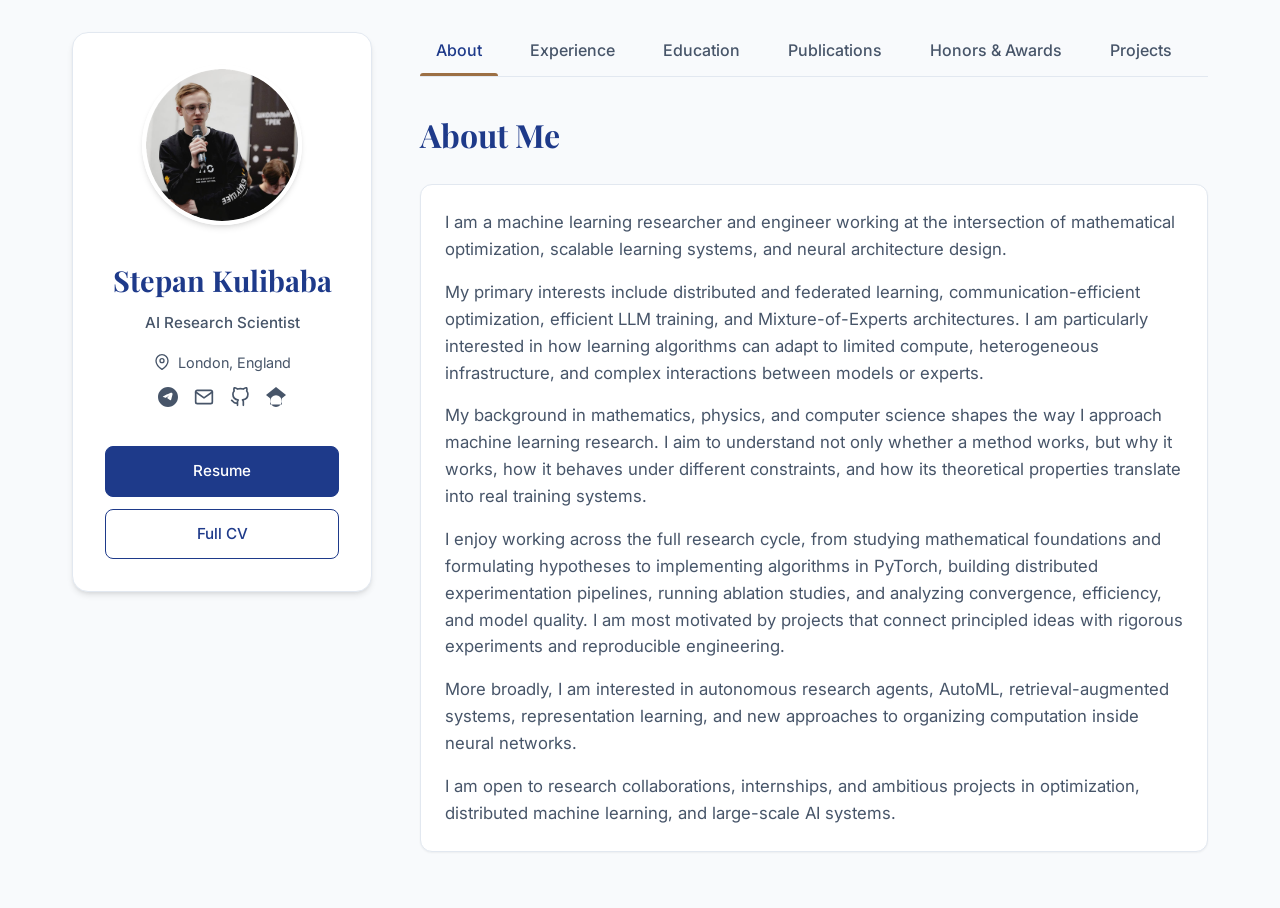
==== commit 37f502bc: "fix: update headline to AI Research Scientist" ====
--- a/docs/index.html
+++ b/docs/index.html
@@ -28,7 +28,7 @@
 <div class="profile-container">
 <img alt="Stepan Kulibaba" class="profile-img" src="assets/images/profile.png"/>
 <h1 class="name">Stepan Kulibaba</h1>
-<p class="headline">Researcher at the Research Center of the Artificial Intelligence Institute</p>
+<p class="headline">AI Research Scientist</p>
 <div class="location">
 <svg fill="none" height="16" stroke="currentColor" stroke-linecap="round" stroke-linejoin="round" stroke-width="2" viewbox="0 0 24 24" width="16"><path d="M21 10c0 7-9 13-9 13s-9-6-9-13a9 9 0 0 1 18 0z"></path><circle cx="12" cy="10" r="3"></circle></svg>
                     London, England
